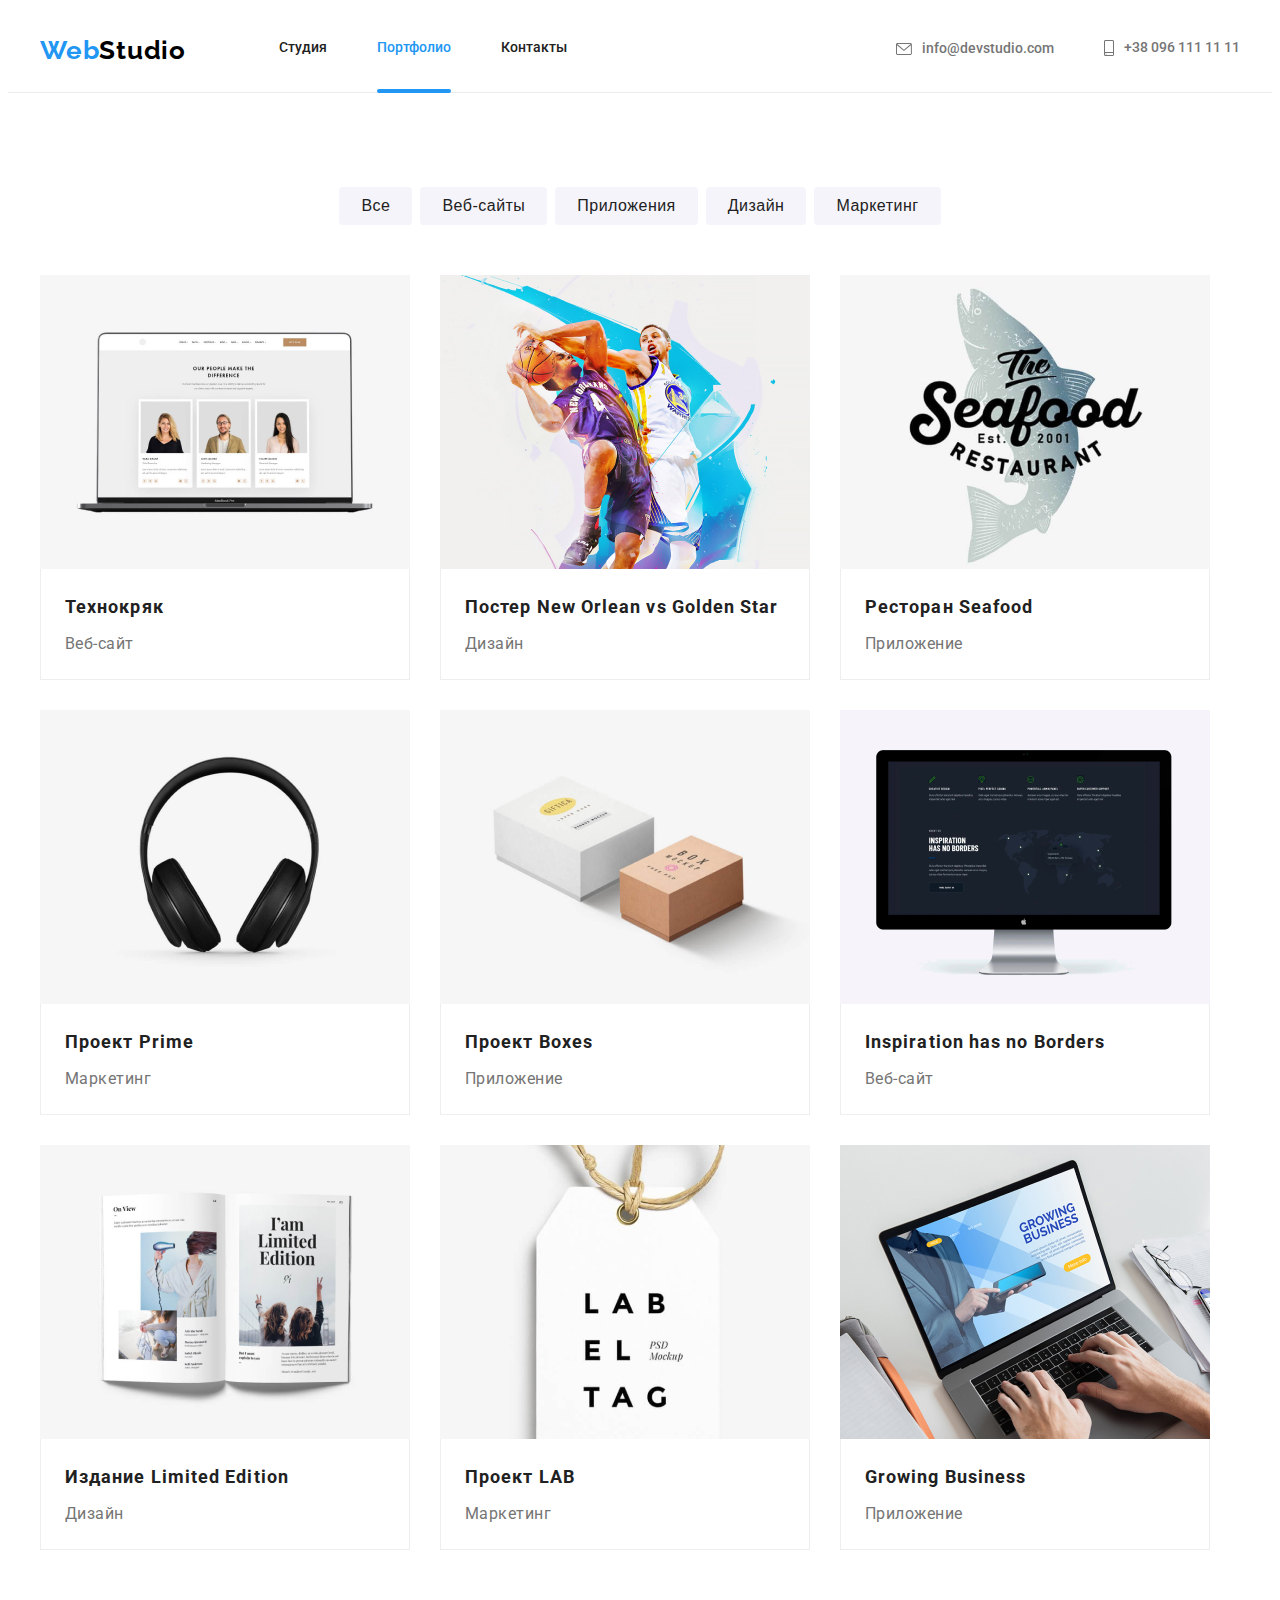
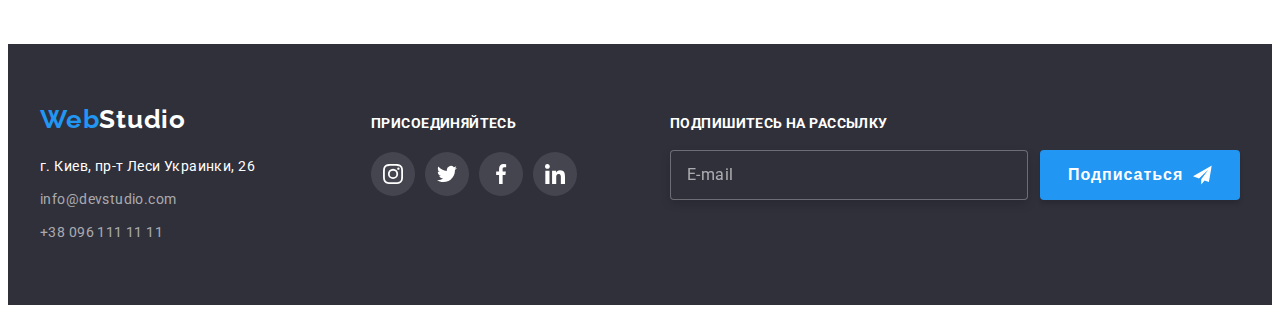
==== portfolio.html @ e9dd63ea "копіювання" ====
<!DOCTYPE html>
<html lang="ru">
<head>
    <meta charset="UTF-8">
    <meta http-equiv="X-UA-Compatible" content="IE=edge">
    <meta name="viewport" content="width=device-width, initial-scale=1.0">
    <title>WebStudio</title>
    <link rel="stylesheet" href="https://cdnjs.cloudflare.com/ajax/libs/modern-normalize/1.1.0/modern-normalize.min.css"
        integrity="sha512-wpPYUAdjBVSE4KJnH1VR1HeZfpl1ub8YT/NKx4PuQ5NmX2tKuGu6U/JRp5y+Y8XG2tV+wKQpNHVUX03MfMFn9Q=="
        crossorigin="anonymous" referrerpolicy="no-referrer">
    <link
        href="https://fonts.googleapis.com/css2?family=Raleway:wght@700&family=Roboto:wght@400;500;700;900&display=swap"
        rel="stylesheet">
    <link rel="stylesheet" href="./css/styles.css">
</head>

<body>
        <header class="header">
            <div class="container header-container">
                <a class="logo-head" href="#"><span class="web">Web</span><span class="studio">Studio</span></a>
                <nav class="nav-box">
                    <ul class="nav-site list">
                        <li class="item"><a href="./index.html" class="link">Студия</a></li>
                        <li class="item"><a href="#" class="link current">Портфолио</a></li>
                        <li class="item"><a href="#" class="link">Контакты</a></li>
                    </ul>
                </nav>
                <ul class="nav-auth">
                    <li class="nav-auth-kont"><a href="mailto:info@devstudio.com" class="kontacts">
                            <svg class="icon-envelope">
                                <use href="./images/symbol-defs.svg#icon-envelope"></use>
                            </svg>info@devstudio.com</a>
                    </li>
                    <li class="nav-auth-kont"><a href="tel:+380961111111" class="kontacts">
                            <svg class="icon-smartphone">
                                <use href="./images/symbol-defs.svg#icon-smartphone"></use>
                            </svg>+38 096 111 11 11</a>
                    </li>
                </ul>
            </div>
        </header>
    <main>
        <!--section-projects-->
        <section class="section">
            <div class="container">
                <h1 class="visually-hidden">Наші роботи</h1>
                <ul class="cares">
                    <li class="cares-item"><button class="care" type="button">Все</button></li>
                    <li class="cares-item"><button class="care" type="button">Веб-сайты</button></li>
                    <li class="cares-item"><button class="care" type="button">Приложения</button></li>
                    <li class="cares-item"><button class="care" type="button">Дизайн</button></li>
                    <li class="cares-item"><button class="care" type="button">Маркетинг</button></li>
                </ul>
                <ul class="products">
                    <li class="product-item">
                      <a href="#" class="product-link">
                          <div class="wrapper">  
                            <div class="wrapper-box">
                                <img src="images/img (5).jpg" width="370" class="product-photo" alt="фото Веб-сайту">
                                <p class="wrapper-text">Технокряк это современная площадка распространения коронавируса. Компании
                                    используют эту
                                    платформу для цифрового
                                    шпионажа и атак на защищённые сервера конкурентов.
                                </p>
                            </div>
                            <div class="product">
                                <h2 class="product-name">Технокряк</h2>
                                <p class="product-trait">Веб-сайт</p>
                            </div>
                          </div>
                        </a>
                    </li>
                    <li class="product-item">
                      <a href="#" class="product-link">
                        <div class="wrapper">
                          <div class="wrapper-box">
                            <img src="images/img (6).jpg" width="370" class="product-photo" alt="Молодь грає волейбол">
                            <p class="wrapper-text">Технокряк это современная площадка распространения коронавируса. Компании
                              используют эту
                              платформу для цифрового
                              шпионажа и атак на защищённые сервера конкурентов.
                            </p>
                          </div>
                          <div class="product">
                            <h2 class="product-name">Постер New Orlean vs Golden Star</h2>
                            <p class="product-trait">Дизайн</p>
                          </div>
                        </div>
                      </a>
                    </li>
                    <li class="product-item">
                        <a href="#" class="product-link">
                          <div class="wrapper">
                            <div class="wrapper-box">
                              <img src="images/img (7).jpg" width="370" class="product-photo" alt="Фото товару">
                              <p class="wrapper-text">Технокряк это современная площадка распространения коронавируса. Компании
                                используют эту
                                платформу для цифрового
                                шпионажа и атак на защищённые сервера конкурентов.
                              </p>
                            </div>
                            <div class="product">
                              <h2 class="product-name">Ресторан Seafood</h2>
                              <p class="product-trait">Приложение</p>
                            </div>
                          </div>
                        </a>
                    </li>
                    <li class="product-item">
                        <a href="#" class="product-link">
                          <div class="wrapper">
                            <div class="wrapper-box">
                              <img src="images/img (8).jpg" width="370" class="product-photo" alt="Фото товару">
                              <p class="wrapper-text">Технокряк это современная площадка распространения коронавируса. Компании
                                используют эту
                                платформу для цифрового
                                шпионажа и атак на защищённые сервера конкурентов.
                              </p>
                            </div>
                            <div class="product">
                              <h2 class="product-name">Проект Prime</h2>
                              <p class="product-trait">Маркетинг</p>
                            </div>
                          </div>
                        </a>
                    </li>
                    <li class="product-item">
                        <a href="#" class="product-link">
                          <div class="wrapper">
                            <div class="wrapper-box">
                              <img src="images/img (9).jpg" width="370" class="product-photo" alt="Фото двох коробок">
                              <p class="wrapper-text">Технокряк это современная площадка распространения коронавируса. Компании
                                используют эту
                                платформу для цифрового
                                шпионажа и атак на защищённые сервера конкурентов.
                              </p>
                            </div>
                            <div class="product">
                              <h2 class="product-name">Проект Boxes</h2>
                              <p class="product-trait">Приложение</p>
                            </div>
                          </div>
                        </a>
                    </li>
                    <li class="product-item">
                        <a href="#" class="product-link">
                          <div class="wrapper">
                            <div class="wrapper-box">
                              <img src="images/img (10).jpg" width="370" class="product-photo" alt="Фото монітора">
                              <p class="wrapper-text">Технокряк это современная площадка распространения коронавируса. Компании
                                используют эту
                                платформу для цифрового
                                шпионажа и атак на защищённые сервера конкурентов.
                              </p>
                            </div>
                            <div class="product">
                              <h2 class="product-name">Inspiration has no Borders</h2>
                              <p class="product-trait">Веб-сайт</p>
                            </div>
                          </div>
                        </a>
                    </li>
                    <li class="product-item">
                        <a href="#" class="product-link">
                          <div class="wrapper">
                            <div class="wrapper-box">
                              <img src="images/img (11).jpg" width="370" class="product-photo" alt="Фото книжки">
                              <p class="wrapper-text">Технокряк это современная площадка распространения коронавируса. Компании
                                используют эту
                                платформу для цифрового
                                шпионажа и атак на защищённые сервера конкурентов.
                              </p>
                            </div>
                            <div class="product">
                              <h2 class="product-name">Издание Limited Edition</h2>
                              <p class="product-trait">Дизайн</p>
                            </div>
                          </div>
                        </a>
                    </li>
                    <li class="product-item">
                        <a href="#" class="product-link">
                          <div class="wrapper">
                            <div class="wrapper-box">
                              <img src="images/img (12).jpg" width="370" class="product-photo" alt="Фото бірки з написом">
                              <p class="wrapper-text">Технокряк это современная площадка распространения коронавируса. Компании
                                используют эту
                                платформу для цифрового
                                шпионажа и атак на защищённые сервера конкурентов.
                              </p>
                            </div>
                            <div class="product">
                              <h2 class="product-name">Проект LAB</h2>
                              <p class="product-trait">Маркетинг</p>
                            </div>
                          </div>
                        </a>
                    </li>
                    <li class="product-item">
                        <a href="#" class="product-link">
                          <div class="wrapper">
                            <div class="wrapper-box">
                              <img src="images/img (13).jpg" width="370" class="product-photo" alt="Фото ноутбука">
                              <p class="wrapper-text">Технокряк это современная площадка распространения коронавируса. Компании
                                используют эту
                                платформу для цифрового
                                шпионажа и атак на защищённые сервера конкурентов.
                              </p>
                            </div>
                            <div class="product">
                              <h2 class="product-name">Growing Business</h2>
                              <p class="product-trait">Приложение</p>
                            </div>
                          </div>
                        </a>
                    </li>
                </ul>
            </div>

        </section>
    </main>
    <!--footer-->
        <footer class="footer">
            <div class="container footer-container">
                <div class="footer-addres">
                    <a class="footer-logo" href="#"><span class="wb">Web</span><span class="wbstudio">Studio</span></a>
                    <address>
                        <ul class="footer-addrs">
                            <li class="footer-item"><a href="#" class="address">г. Киев, пр-т Леси Украинки, 26</a></li>
                            <li class="footer-item"><a href="mailto:info@devstudio.com" class="contacts">info@devstudio.com</a>
                            </li>
                            <li class="footer-item"><a href="tel:+380961111111" class="contacts">+38 096 111 11 11</a></li>
                        </ul>
                    </address>
                </div>
                <div class="fsocial-title">
                    <h2 class="footer-title">присоединяйтесь</h2>
                    <ul class="fsocial-list">
                        <li class="fsocial-item">
                            <a href="#" class="fsocial-link">
                                <svg class="fsocial-icon" width="20" height="20">
                                    <use href="./images/symbol-defs.svg#icon-instagram"></use>
                                </svg>
                            </a>
                        </li>
                        <li class="fsocial-item">
                            <a href="#" class="fsocial-link">
                                <svg class="fsocial-icon" width="20" height="20">
                                    <use href="./images/symbol-defs.svg#icon-twitter"></use>
                                </svg>
                            </a>
                        </li>
                        <li class="fsocial-item">
                            <a href="#" class="fsocial-link">
                                <svg class="fsocial-icon" width="20" height="20">
                                    <use href="./images/symbol-defs.svg#icon-facebook"></use>
                                </svg>
                            </a>
                        </li>
                        <li class="fsocial-item">
                            <a href="#" class="fsocial-link">
                                <svg class="fsocial-icon" width="20" height="20">
                                    <use href="./images/symbol-defs.svg#icon-linkedin"></use>
                                </svg>
                            </a>
                        </li>
                    </ul>
                </div>
                    <form class="subscribe">
                      <div class="subscribe-div">
                        <label for="subscribe-email" class="subscribe-title">Подпишитесь на рассылку</label>
                        <input id="subscribe-email" class="subscribe-input" type="email" name="email" placeholder="E-mail">
                      </div>
                      <button type="submit" class="subscribe-submit">Подписаться
                        <svg class="icon-send" width="24" height="24">
                          <use href="./images/symbol-defs1.svg#icon-send"></use>
                        </svg>
                      </button>
                    
                    
                    </form>
            </div>
        
        </footer>
</body>

</html>
---- css/styles.css ----
:root {
  --text-color-primary: #212121;
  --text-color-secondary: #757575;
  --text-color-accent: #2196f3;
  --font-primary: Roboto;
  --font-secondary: Raleway;
  --bezier-timing: cubic-bezier(0.4, 0, 0.2, 1);
}
body {
  font-family: var(--font-primary);
  color: var(--text-color-primary);
}
a {
  text-decoration: none;
  cursor: pointer;
}
ul {
  margin: 0;
  list-style: none;
  padding-inline-start: 0;
}
h1,
h2,
h3,
h4,
p,
li {
  margin: 0;
}
/*============================================header=============================================*/
.header {
  border-bottom: 1px solid #ececec;
}
.container {
  width: 1200px;
  margin: 0 auto;
  padding-left: 15px;
  padding-right: 15px;
}
.header-container {
  align-items: center;
  display: flex;
}
.logo-head {
  margin-right: 93px;
  color: #000000;
  font-weight: 700;
  font-size: 26px;
  line-height: 1.19;
  letter-spacing: 0.03em;
}
.web {
  color: var(--text-color-accent);
  font-family: Raleway, sans-serif;
  font-weight: 700;
  font-size: 26px;
  line-height: 1.19;
  letter-spacing: 0.03em;
}
.studio {
  color: #000000;
  font-family: Raleway, sans-serif;
  font-weight: 700;
  font-size: 26px;
  line-height: 1.19;
  letter-spacing: 0.03em;

  transition: color 250ms var(--bezier-timing);
}
.studio:focus,
.studio:hover {
  color: var(--text-color-accent);
}
.logo:hover,
.logo:focus {
  color: var(--text-color-accent);
}
.nav-site {
  display: flex;
}
.nav-site .item {
  margin-right: 50px;
}
.nav-site .link {
  color: var(--text-color-primary);
  display: block;
  padding: 32px 0;

  font-weight: 500;
  font-size: 14px;
  line-height: 1.14;

  transition: color 250ms var(--bezier-timing);
}
.nav-site .item:last-child {
  margin-right: 0;
}
.link:hover,
.link:focus {
  color: var(--text-color-accent);
}
.nav-site .link .current {
  color: var(--text-color-accent);
}
.link.current {
  color: var(--text-color-accent);
}
.current::after {
  content: "";
  display: block;
  position: relative;
  top: 33px;

  width: 100%;
  height: 4px;
  background-color: var(--text-color-accent);
  border-radius: 2px;
}
.nav-auth {
  display: flex;
  margin-left: auto;
}
.nav-auth-kont {
  margin-right: 50px;
}
.nav-auth-kont:last-child {
  margin-right: 0;
}
.kontacts {
  display: inline-flex;
  align-items: center;
  color: var(--text-color-secondary);
  /*  padding-top: 32px;
    padding-bottom: 32px;*/
  font-weight: 500;
  font-size: 14px;
  line-height: 1.14;

  transition: color 250ms var(--bezier-timing);
}
.nav-auth.nav-auth-kont:last-child {
  margin-right: 0;
}
.icon-envelope {
  width: 16px;
  height: 12px;
  margin-right: 10px;
  fill: currentColor;
}
.icon-smartphone {
  width: 10px;
  height: 16px;
  margin-right: 10px;
  fill: currentColor;
}
.kontacts:hover,
.kontacts:focus {
  color: var(--text-color-accent);
}
/*==============================================hero=============================================*/
.hero {
  padding: 200px 0;
  max-width: 1600px;
  margin-left: auto;
  margin-right: auto;
  background-repeat: no-repeat;
  background-size: cover;
  background-position: center;
  text-align: center;
  background-image: linear-gradient(
      to right,
      rgba(47, 48, 58, 0.5),
      rgba(47, 48, 58, 0.3)
    ),
    url(../images/Img\ \(15\).jpg);
}
.hero-idea {
  color: #ffffff;
  font-weight: 900;
  font-size: 44px;
  line-height: 1.36;
  text-align: center;
}
.service {
  width: 200px;
  height: 50px;
  margin-top: 30px;
  border-radius: 4px;
  border: transparent;

  color: #ffffff;
  background-color: var(--text-color-accent);
  cursor: pointer;

  transition: color 250ms var(--bezier-timing),
    background-color 250ms var(--bezier-timing);
}
.service:hover,
.service:focus {
  color: var(--text-color-accent);
  background-color: #ffffff;
}

/*===========================================section features===============================================*/
.section {
  padding: 94px 0;
}
.features-list {
  display: flex;
}
.features-item {
  margin-right: 30px;
}
.features-item:last-child {
  margin-right: 0;
}
.feature-idea {
  color: var(--text-color-primary);
  font-weight: 700;
  font-size: 14px;
  line-height: 1.14;
  letter-spacing: 0.03em;
  text-transform: uppercase;
}
.feature {
  margin-top: 10px;
  color: var(--text-color-secondary);
  font-size: 14px;
  line-height: 1.71;
  letter-spacing: 0.03em;
}
.features-item .feature-icon {
  display: flex;
  justify-content: center;
  align-items: center;
  width: 270px;
  height: 120px;
  background-color: #f5f4fa;
  margin-bottom: 30px;
}
/*.icon { 
    
    width: 70px;
    height: 70px;
}*/
/*=================================================section photo===============================================*/
.photo {
  padding-top: 0;

  margin-left: auto;
  margin-right: auto;
}
.imgs {
  text-align: center;
  font-weight: 700;
  font-size: 36px;
  line-height: 1.17;
  letter-spacing: 0.03em;

  color: #212121;
}

img {
  display: block;
  max-width: 100%;
  height: auto;
}

.photo-item {
  margin-right: 30px;
}
.photo-item:last-child {
  margin-right: 0;
}
.photo-list {
  display: flex;
  margin-top: 50px;
}
.description-photo {
  position: relative;
}
.description {
  position: absolute;
  bottom: 0;
  display: flex;
  justify-content: center;
  align-items: center;
  width: 370px;
  height: 70px;
  background: rgba(47, 48, 58, 0.8);
}
.description-title {
  text-align: center;

  font-weight: 700;
  font-size: 14px;
  line-height: 1.14;

  letter-spacing: 0.03em;
  text-transform: uppercase;

  color: #ffffff;
}
/*===========================================section team=====================================================*/
.team {
  background: #f5f4fa;
}
.section .team {
  padding: 94px 0;
}

.our-team {
  font-weight: 700;
  font-size: 36px;
  line-height: 1.17;
  text-align: center;
  letter-spacing: 0.03em;
  color: #212121;
}
.team-links {
  display: flex;
  margin-top: 50px;
}
.team-link {
  margin-right: 30px;
}
.team-link:last-child {
  margin-right: 0;
}
.team-item {
  display: block;
  align-items: center;
  padding-top: 30px;
  padding-bottom: 30px;
  background-color: #ffffff;
  box-shadow: 0px 1px 3px rgba(0, 0, 0, 0.12), 0px 1px 1px rgba(0, 0, 0, 0.14),
    0px 2px 1px rgba(0, 0, 0, 0.2);
  border-radius: 0px 0px 4px 4px;
}
.team-names {
  color: var(--text-color-primary);
  font-weight: 500;
  font-size: 16px;
  line-height: 1.18;
  text-align: center;
}
.team-job {
  margin-top: 10px;
  color: var(--text-color-secondary);
  font-size: 16px;
  line-height: 1.18;
  text-align: center;
}
/*===============================================section social==============================================*/
.social-list {
  display: flex;
  justify-content: center;

  margin-top: 16px;
}
.social-item {
  width: 44px;
  height: 44px;
  margin-right: 10px;
}
.social-item:last-child {
  margin-right: 0;
}
.social-link {
  display: flex;
  align-items: center;
  justify-content: center;
  width: 100%;
  height: 100%;
  border-radius: 50%;

  color: #afb1b8;

  transition: fill 250ms var(--bezier-timing),
    background-color 250ms var(--bezier-timing);
}
.social-icon {
  fill: currentColor;
}
.social-link:hover,
.social-link:focus {
  fill: #ffffff;
  background-color: var(--text-color-accent);
}

.social-link:hover .social-icon,
.social-link:focus .social-icon {
  fill: #ffffff;
}
/*================================================section clients============================================*/
.section-clients {
  padding: 94px auto;
  background-color: #e5e5e5;
}
.section-title {
  font-weight: 700;
  font-size: 36px;
  line-height: 1.17;
  text-align: center;
  letter-spacing: 0.03em;
}
.client-list {
  display: flex;
  justify-content: space-between;
  margin-top: 50px;
}
.client-item {
  width: 170px;
  height: 92px;
  margin-right: 30px;
}
.client-link {
  display: flex;
  justify-content: center;
  align-items: center;

  color: #afb1b8;
  width: 100%;
  height: 100%;
  border: 1px solid #afb1b8;
  border-radius: 4px;

  transition: color 250ms var(--bezier-timing),
    border-color 250ms var(--bezier-timing), fill 250ms var(--bezier-timing);
}
.client-item:last-child {
  margin-right: 0;
}

.client-link:hover,
.client-link:focus {
  color: var(--text-color-accent);
  border-color: var(--text-color-accent);
}
.client-link:hover .client-icon,
.client-link:focus .client-icon {
  fill: var(--text-color-accent);
}
.client-icon {
  fill: currentColor;
}
/*=================================================projects=================================================*/
.projects {
  display: block;
  margin-top: 94px;
  margin-bottom: 94px;
}
.visually-hidden {
  position: absolute;
  clip: rect(0 0 0 0);
  width: 1px;
  height: 1px;
  margin: -1px;
}
.cares {
  margin-bottom: 50px;
  display: flex;
  justify-content: center;
}
.cares-item {
  margin-right: 8px;
}
.cares-item:last-child {
  margin-right: 0;
}
.care {
  color: var(--text-color-primary);
  background-color: #f5f4fa;
  cursor: pointer;
  border: transparent;
  border-radius: 4px;
  padding: 6px 22px;

  font-weight: 500;
  font-size: 16px;
  line-height: 1.63;
  text-align: center;
  letter-spacing: 0.03em;

  transition: color 250ms var(--bezier-timing),
    background-color 250ms var(--bezier-timing),
    box-shadow 250ms var(--bezier-timing);
}
.care:hover,
.care:focus {
  color: #ffffff;
  background-color: var(--text-color-accent);
  box-shadow: 0px 3px 1px rgba(0, 0, 0, 0.1), 0px 1px 2px rgba(0, 0, 0, 0.08),
    0px 2px 2px rgba(0, 0, 0, 0.12);
}
/*============================================section products===============================================*/
.products {
  display: flex;
  flex-wrap: wrap;
}
.product-item {
  display: block;
  align-items: center;
  width: 370px;

  margin: 0 30px 30px 0;
}
.product-link {
  display: block;
  align-items: center;
  background-color: #ffffff;
}
.product-link:hover,
.product-link:focus {
  box-shadow: 0px 1px 1px rgba(0, 0, 0, 0.12), 0px 4px 4px rgba(0, 0, 0, 0.06),
    1px 4px 6px rgba(0, 0, 0, 0.16);
}
.product {
  padding: 20px 24px;
  border: 1px solid #eee;
  border-top: 0;
}
.product-item:nth-child(3n) {
  margin-right: 0;
}
.product-item:nth-last-child(-n + 3) {
  margin-bottom: 0;
}
img {
  display: block;
  max-width: 100%;
  height: auto;
}
.product-name {
  color: #212121;
  font-weight: 700;
  font-size: 18px;
  line-height: 2;
  letter-spacing: 0.06em;
}
.product-trait {
  margin-top: 4px;

  color: var(--text-color-secondary);
  font-size: 16px;
  line-height: 1.88;
  letter-spacing: 0.03em;
}
.wrapper {
  width: 370px;

  position: relative;
}
.wrapper-box {
  position: relative;
  overflow: hidden;
}

.wrapper-text {
  background: rgba(33, 150, 243, 0.9);

  width: 370px;
  height: 294px;

  position: absolute;
  overflow: hidden;
  display: flex;
  justify-content: center;
  align-items: center;
  padding: 63px 24px;

  font-style: normal;
  font-size: 18px;
  line-height: 1.56;
  letter-spacing: 0.03em;
  color: #ffffff;

  top: 0;
  left: 0;
  transform: translateY(101%);
  transition: transform 250ms var(--bezier-timing),
    box-shadow 250ms var(--bezier-timing);
}
.product-link:hover .wrapper-text,
.product-link:focus .wrapper-text {
  transform: translateZ(0);
  overflow: visible;
  box-shadow: 0px 1px 1px rgba(0, 0, 0, 0.12), 0px 4px 4px rgba(0, 0, 0, 0.06),
    1px 4px 6px rgba(0, 0, 0, 0.16);
}

.wrapper:hover,
.wrapper:focus {
  transform: translateZ(100%);
  overflow: visible;
  box-shadow: 0px 1px 1px rgba(0, 0, 0, 0.12), 0px 4px 4px rgba(0, 0, 0, 0.06),
    1px 4px 6px rgba(0, 0, 0, 0.16);
}
/* ===================================================footer============================================ */
.footer {
  background-color: #2f303a;
  padding-top: 60px;
  padding-bottom: 60px;
}
.footer-container {
  display: flex;
  align-items: baseline;
}
.footer-addres {
  flex-grow: 1;
}
.footer-logo {
  margin-bottom: 20px;

  font-family: Raleway, sans-serif;
  color: #ffffff;
  font-weight: 700;
  font-size: 26px;
  line-height: 1.19;
  letter-spacing: 0.03em;
  background-color: #2f303a;

  transition: color 250ms cubic-bezier(0.4, 0, 0.2, 1);
}
.wb {
  color: var(--text-color-accent);
  font-family: Raleway;
  font-weight: 700;
  font-size: 26px;
  line-height: 1.19;
  letter-spacing: 0.03em;

  transition: color 250ms var(--bezier-timing);
}
.wbstudio {
  font-family: Raleway;
  font-weight: 700;
  font-size: 26px;
  line-height: 1.19;
  letter-spacing: 0.03em;
}
.footer-logo:hover,
.footer-logo:focus {
  color: var(--text-color-accent);
}
.footer-addrs {
  margin-top: 20px;
}
.address {
  margin-top: 20px;
  color: #ffffff;
  font-style: normal;
  font-size: 14px;
  line-height: 1.71;
  letter-spacing: 0.03em;

  transition: color 250ms var(--bezier-timing);
}
.contacts {
  color: rgba(255, 255, 255, 0.6);
  font-style: normal;
  font-size: 14px;
  line-height: 1.71;
  letter-spacing: 0.03em;

  transition: color 250ms var(--bezier-timing);
}

.footer-item {
  margin-bottom: 9px;
}
.footer-item:last-child {
  margin-bottom: 0;
}
.address:hover,
.address:focus {
  color: var(--text-color-accent);
}
.contacts:hover,
.contacts:focus {
  color: var(--text-color-accent);
}
/*---section social footer---*/
.fsocial-title {
  margin-left: 70px;
}

.footer-title {
  font-weight: 700;
  font-size: 14px;
  line-height: 1.14;
  letter-spacing: 0.03em;
  text-transform: uppercase;

  color: #ffffff;
}
.fsocial-list {
  display: flex;
  justify-content: center;
  margin-top: 20px;
}
.fsocial-item {
  width: 44px;
  height: 44px;
  margin-right: 10px;
}
.fsocial-item:last-child {
  margin-right: 0;
}
.fsocial-link {
  display: flex;
  align-items: center;
  justify-content: center;
  width: 100%;
  height: 100%;
  border-radius: 50%;

  color: #afb1b8;
  background: rgba(255, 255, 255, 0.1);

  transition: fill 250ms var(--bezier-timing),
    background-color 250ms var(--bezier-timing);
}
.fsocial-icon {
  fill: #ffffff;
}
.fsocial-link:hover,
.fsocial-link:focus {
  fill: #ffffff;
  background-color: var(--text-color-accent);
}

.fsocial-link:hover .fsocial-icon,
.fsocial-link:focus .fsocial-icon {
  fill: #ffffff;
}
.subscribe {
  width: 570px;
  height: 86px;
  margin-left: 93px;
  display: flex;
  align-items: flex-end;
}
.subscribe-div {
  display: inline-block;
  margin-right: 12px;
}
/*
.subscribe-box {
  display: flex;
  justify-content: center;
  align-items: center;
  
}
*/
.subscribe-title {
  margin-bottom: 20px;

  font-weight: 700;
  font-size: 14px;
  line-height: 1.14;
  letter-spacing: 0.03em;
  text-transform: uppercase;

  color: #ffffff;
  cursor: pointer;
}
.subscribe-input {
  margin-top: 18px;
  padding-left: 16px;
  width: 358px;
  height: 50px;
  border: 1px solid rgba(255, 255, 255, 0.3);
  box-sizing: border-box;
  filter: drop-shadow(0px 4px 4px rgba(0, 0, 0, 0.15));
  border-radius: 4px;
  background: #2f303a;
}
.subscribe-input::placeholder {
  font-family: Roboto;
  font-style: normal;
  font-weight: normal;
  font-size: 16px;
  line-height: 20px;
  /* identical to box height, or 125% */

  display: flex;
  align-items: center;
  letter-spacing: 0.03em;

  color: rgba(255, 255, 255, 0.6);
}
.subscribe-submit {
  width: 200px;
  height: 50px;
  cursor: pointer;
}
.subscribe-submit {
  
  font-style: normal;
  font-weight: 700;
  font-size: 16px;
  line-height: 1.87;

  padding: 10px 28px;
  display: flex;
  align-items: center;
  text-align: center;
  letter-spacing: 0.06em;

  color: #ffffff;
  background: #2196f3;
  box-shadow: 0px 4px 4px rgba(0, 0, 0, 0.15);
  border-radius: 4px;
  border: transparent;
}
.icon-send {
  margin-left: 10px;
}
/*===========================================модальне вікно================================================*/
.backdrop {
  position: fixed;
  top: 0;
  left: 0;

  width: 100%;
  height: 100%;
  background-color: rgba(0, 0, 0, 0.4);

  opacity: 1;
  transition: opacity 250ms var(--bezier-timing);
}
.backdrop.is-hidden {
  opacity: 0;
  pointer-events: none;
}
.backdrop.is-hidden .modal {
  transform: translate(-50%, -50%) scale(1.1);
}
.modal-box {
  position: fixed;
  top: 50%;
  left: 50%;

  width: 528px;
  min-height: 581px;

  transform: translate(-50%, -50%);
  transition: transform 250ms var(--bezier-timing);

  border-radius: 4px;
  background-color: #ffffff;
  box-shadow: 0px 1px 3px rgba(0, 0, 0, 0.12), 0px 1px 1px rgba(0, 0, 0, 0.14),
    0px 2px 1px rgba(0, 0, 0, 0.2);
}
.modal-close {
  position: absolute;
  top: 8px;
  right: 8px;
  cursor: pointer;
  padding: 0;

  display: flex;
  justify-content: center;
  align-items: center;
  width: 30px;
  height: 30px;
  border-radius: 50%;

  border: 1px solid rgba(0, 0, 0, 0.1);
  background: #ffffff;
}
/*
input {
  padding: 8px;
  font-family: inherit;
}

label {
  display: flex;
  flex-direction: column;
  margin-bottom: 8px;
}
*/
.modal-close:hover,
.modal-close:focus {
  fill: var(--text-color-accent);
}

.modal-close-icon:hover,
.modal-close-icon:focus {
  fill: var(--text-color-accent);
}

.form-container {
  width: 528px;
  height: 581px;
  padding: 40px;

  cursor: pointer;
  display: flex;
  flex-direction: column;
}
.form-header-title {
  font-style: normal;
  font-weight: 700;
  font-size: 20px;
  line-height: 1.15;
  letter-spacing: 0.03em;

  margin-bottom: 12px;
  text-align: center;
}
.form-sector {
  margin-bottom: 10px;
  position: relative;
}
.form-label {
  display: block;
  font-style: normal;
  font-size: 12px;
  line-height: 1.17;
  letter-spacing: 0.01em;
  color: #757575;

  margin-bottom: 4px;
  cursor: pointer;
  position: relative;
}
.form-input,
.form-messege {
  width: 100%;
  height: 40px;
  padding: 0 10px 0 42px;

  border: 1px solid rgba(33, 33, 33, 0.2);
  box-sizing: border-box;
  border-radius: 4px;
  outline: none;
}
.form-message {
  display: block;
  margin-bottom: 10px;
  width: 100%;
  height: 120px;
  resize: none;
  padding: 12px 16px;
  font-family: inherit;
  border: 1px solid rgba(33, 33, 33, 0.2);
  border-radius: 4px;
  outline: none;
}
.form-message:focus {
  outline: 1px solid #2196f3;
  border: 1px solid #2196f3;
}
.form-message::placeholder {
  font-style: normal;
  font-size: 14px;
  line-height: 1.14;
  letter-spacing: 0.01em;

  color: rgba(117, 117, 117, 0.5);
}
.form-title {
  padding-bottom: 4px;

  font-style: normal;
  font-size: 12px;
  line-height: 1.17;
  letter-spacing: 0.01em;
  color: #757575;
}
.form-icon {
  position: absolute;
  top: 50%;
  left: 12px;
  transition: fill 250ms var(--bezier-timing),
    outline 250ms var(--bezier-timing);
}
.form-input:focus {
  outline: 1px solid #2196f3;
}
.form-input:focus ~ .form-icon {
  fill: #2196f3;
}
.form-checkbox {
    position: relative;
    display: inline-flex;
    justify-content: center;
    align-items: center;
    margin-bottom: 30px;
    width: 100%;
    cursor: pointer;
}

.checkbox-terms {
   
    font-size: 14px;
    line-height: 1.71;
    letter-spacing: 0.03em;
    color: #757575;
    cursor: pointer;
}

.checkbox-terms .terms-link {
    color: var(--text-color-accent);
    text-decoration: underline;
}

.checkbox {
  position: absolute;
  clip: rect(0 0 0 0);
  width: 1px;
  height: 1px;
  margin: -1px;
  overflow: hidden;
  display: flex;
    /*
    -moz-appearance: none;
    -webkit-appearance: none;
    appearance: none; */
}

.checkbox-terms::before {
    content: "";
    display: inline-flex;
    text-align: center;
    width: 15px;
    height: 15px;
    border: 2px solid #212121;
    border-radius: 2px;
    margin-right: 7px;
}

.checkbox-icon {
    position: absolute;
    top: 3px;
    left: 12px;
    opacity: 0;
    pointer-events: none;
    
    background-color: var(--text-color-accent);
    fill: var(--background-main-color);       /*проблема===========подивись======================*/  
    border: 2px solid #2196F3;
    border-radius: 2px;
    cursor: pointer;

    /*transform: translatex(50%);
    transition: transform 250ms cubic-bezier(0.4, 0, 0.2, 1);*/
}

.checkbox:focus {
    outline-color: var(--text-color-accent);
    border: 2px solid #2196F3;
    border-radius: 2px;
}

.checkbox:checked + .checkbox-icon {
    /*transform: translatex(-50%);*/
    opacity: 1; 
    transition: opacity 250ms cubic-bezier(0.4, 0, 0.2, 1);
    background-origin: border-box;
}

.checkbox-button {
    margin: 0 auto;
}

/*
.form-checkbox {
  display: flex;
  justify-content: space-between;
}
.policy-checkbox {
  display: flex;
  align-items: center;
  cursor: pointer;
}
.policy-check::before {
  content: "";
  display: block;
  width: 10px;
  height: 10px;
  margin-right: 0px;

  border-radius: 2px;
  border: 2px solid #212121;
}
.checkbox-terms {
  display: flex;
  font-style: normal;
  font-size: 15px;
  line-height: 1.71;

  letter-spacing: 0.03em;
  position: relative;
  top: 2px;
  color: #757575;
}

.policy-checkbox {
  position: absolute;
  clip: rect(0 0 0 0);
  width: 1px;
  height: 1px;
  margin: -1px;
  overflow: hidden;
  display: flex;
}
.policy-checkbox:checked + .policy-check::before {
  background-color: #2196f3;
}
.terms-link {
  text-decoration-line: underline;

  color: #2196f3;
}
*/
.sbm {

  text-align: center;
  width: 200px;
  height: 50px;
  
  margin: 0 124px;
  
  cursor: pointer;
  margin-bottom: 0;

  background: #188ce8;
  box-shadow: 0px 4px 4px rgba(0, 0, 0, 0.15);
  border-radius: 4px;
  border: transparent;
}
.sbm-title {

  font-style: normal;
  font-weight: 700;
  font-size: 16px;
  line-height: 1.87;
  letter-spacing: 0.06em;
  color: #ffffff;
}
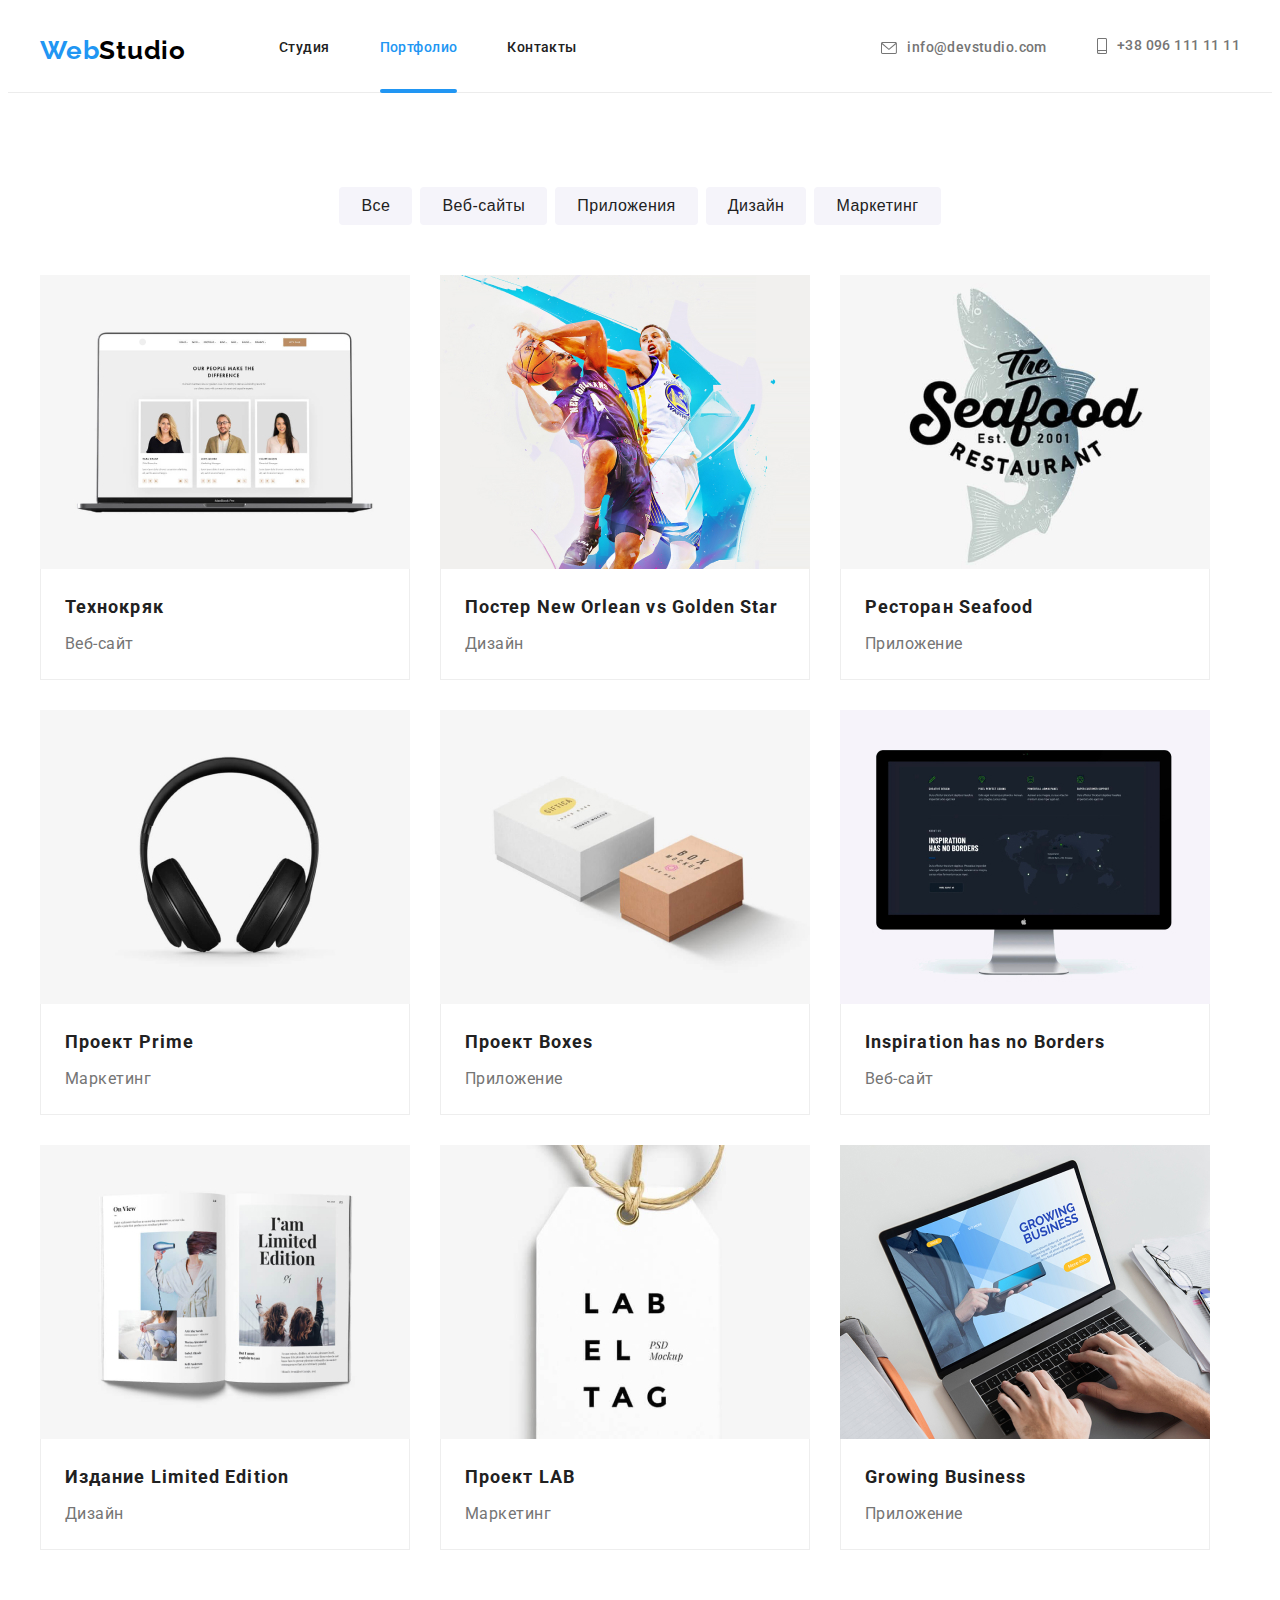
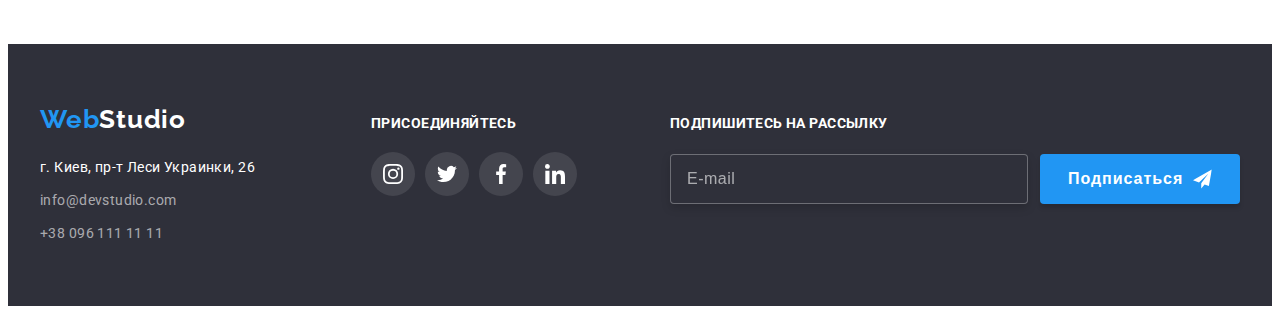
==== commit f5a85cc1: "ДЗ-7" ====
--- a/portfolio.html
+++ b/portfolio.html
@@ -11,277 +11,276 @@
     <link
         href="https://fonts.googleapis.com/css2?family=Raleway:wght@700&family=Roboto:wght@400;500;700;900&display=swap"
         rel="stylesheet">
-    <link rel="stylesheet" href="./css/styles.css">
+    <link rel="stylesheet" href="./css/main.min.css">
 </head>
 
 <body>
-        <header class="header">
-            <div class="container header-container">
-                <a class="logo-head" href="#"><span class="web">Web</span><span class="studio">Studio</span></a>
-                <nav class="nav-box">
-                    <ul class="nav-site list">
-                        <li class="item"><a href="./index.html" class="link">Студия</a></li>
-                        <li class="item"><a href="#" class="link current">Портфолио</a></li>
-                        <li class="item"><a href="#" class="link">Контакты</a></li>
-                    </ul>
-                </nav>
-                <ul class="nav-auth">
-                    <li class="nav-auth-kont"><a href="mailto:info@devstudio.com" class="kontacts">
-                            <svg class="icon-envelope">
-                                <use href="./images/symbol-defs.svg#icon-envelope"></use>
-                            </svg>info@devstudio.com</a>
-                    </li>
-                    <li class="nav-auth-kont"><a href="tel:+380961111111" class="kontacts">
-                            <svg class="icon-smartphone">
-                                <use href="./images/symbol-defs.svg#icon-smartphone"></use>
-                            </svg>+38 096 111 11 11</a>
-                    </li>
-                </ul>
-            </div>
-        </header>
-    <main>
-        <!--section-projects-->
-        <section class="section">
-            <div class="container">
-                <h1 class="visually-hidden">Наші роботи</h1>
-                <ul class="cares">
-                    <li class="cares-item"><button class="care" type="button">Все</button></li>
-                    <li class="cares-item"><button class="care" type="button">Веб-сайты</button></li>
-                    <li class="cares-item"><button class="care" type="button">Приложения</button></li>
-                    <li class="cares-item"><button class="care" type="button">Дизайн</button></li>
-                    <li class="cares-item"><button class="care" type="button">Маркетинг</button></li>
-                </ul>
-                <ul class="products">
-                    <li class="product-item">
-                      <a href="#" class="product-link">
-                          <div class="wrapper">  
-                            <div class="wrapper-box">
-                                <img src="images/img (5).jpg" width="370" class="product-photo" alt="фото Веб-сайту">
-                                <p class="wrapper-text">Технокряк это современная площадка распространения коронавируса. Компании
-                                    используют эту
-                                    платформу для цифрового
-                                    шпионажа и атак на защищённые сервера конкурентов.
-                                </p>
-                            </div>
-                            <div class="product">
-                                <h2 class="product-name">Технокряк</h2>
-                                <p class="product-trait">Веб-сайт</p>
-                            </div>
-                          </div>
-                        </a>
-                    </li>
-                    <li class="product-item">
-                      <a href="#" class="product-link">
-                        <div class="wrapper">
-                          <div class="wrapper-box">
-                            <img src="images/img (6).jpg" width="370" class="product-photo" alt="Молодь грає волейбол">
-                            <p class="wrapper-text">Технокряк это современная площадка распространения коронавируса. Компании
-                              используют эту
-                              платформу для цифрового
-                              шпионажа и атак на защищённые сервера конкурентов.
-                            </p>
-                          </div>
-                          <div class="product">
-                            <h2 class="product-name">Постер New Orlean vs Golden Star</h2>
-                            <p class="product-trait">Дизайн</p>
-                          </div>
-                        </div>
-                      </a>
-                    </li>
-                    <li class="product-item">
-                        <a href="#" class="product-link">
-                          <div class="wrapper">
-                            <div class="wrapper-box">
-                              <img src="images/img (7).jpg" width="370" class="product-photo" alt="Фото товару">
-                              <p class="wrapper-text">Технокряк это современная площадка распространения коронавируса. Компании
-                                используют эту
-                                платформу для цифрового
-                                шпионажа и атак на защищённые сервера конкурентов.
-                              </p>
-                            </div>
-                            <div class="product">
-                              <h2 class="product-name">Ресторан Seafood</h2>
-                              <p class="product-trait">Приложение</p>
-                            </div>
-                          </div>
-                        </a>
-                    </li>
-                    <li class="product-item">
-                        <a href="#" class="product-link">
-                          <div class="wrapper">
-                            <div class="wrapper-box">
-                              <img src="images/img (8).jpg" width="370" class="product-photo" alt="Фото товару">
-                              <p class="wrapper-text">Технокряк это современная площадка распространения коронавируса. Компании
-                                используют эту
-                                платформу для цифрового
-                                шпионажа и атак на защищённые сервера конкурентов.
-                              </p>
-                            </div>
-                            <div class="product">
-                              <h2 class="product-name">Проект Prime</h2>
-                              <p class="product-trait">Маркетинг</p>
-                            </div>
-                          </div>
-                        </a>
-                    </li>
-                    <li class="product-item">
-                        <a href="#" class="product-link">
-                          <div class="wrapper">
-                            <div class="wrapper-box">
-                              <img src="images/img (9).jpg" width="370" class="product-photo" alt="Фото двох коробок">
-                              <p class="wrapper-text">Технокряк это современная площадка распространения коронавируса. Компании
-                                используют эту
-                                платформу для цифрового
-                                шпионажа и атак на защищённые сервера конкурентов.
-                              </p>
-                            </div>
-                            <div class="product">
-                              <h2 class="product-name">Проект Boxes</h2>
-                              <p class="product-trait">Приложение</p>
-                            </div>
-                          </div>
-                        </a>
-                    </li>
-                    <li class="product-item">
-                        <a href="#" class="product-link">
-                          <div class="wrapper">
-                            <div class="wrapper-box">
-                              <img src="images/img (10).jpg" width="370" class="product-photo" alt="Фото монітора">
-                              <p class="wrapper-text">Технокряк это современная площадка распространения коронавируса. Компании
-                                используют эту
-                                платформу для цифрового
-                                шпионажа и атак на защищённые сервера конкурентов.
-                              </p>
-                            </div>
-                            <div class="product">
-                              <h2 class="product-name">Inspiration has no Borders</h2>
-                              <p class="product-trait">Веб-сайт</p>
-                            </div>
-                          </div>
-                        </a>
-                    </li>
-                    <li class="product-item">
-                        <a href="#" class="product-link">
-                          <div class="wrapper">
-                            <div class="wrapper-box">
-                              <img src="images/img (11).jpg" width="370" class="product-photo" alt="Фото книжки">
-                              <p class="wrapper-text">Технокряк это современная площадка распространения коронавируса. Компании
-                                используют эту
-                                платформу для цифрового
-                                шпионажа и атак на защищённые сервера конкурентов.
-                              </p>
-                            </div>
-                            <div class="product">
-                              <h2 class="product-name">Издание Limited Edition</h2>
-                              <p class="product-trait">Дизайн</p>
-                            </div>
-                          </div>
-                        </a>
-                    </li>
-                    <li class="product-item">
-                        <a href="#" class="product-link">
-                          <div class="wrapper">
-                            <div class="wrapper-box">
-                              <img src="images/img (12).jpg" width="370" class="product-photo" alt="Фото бірки з написом">
-                              <p class="wrapper-text">Технокряк это современная площадка распространения коронавируса. Компании
-                                используют эту
-                                платформу для цифрового
-                                шпионажа и атак на защищённые сервера конкурентов.
-                              </p>
-                            </div>
-                            <div class="product">
-                              <h2 class="product-name">Проект LAB</h2>
-                              <p class="product-trait">Маркетинг</p>
-                            </div>
-                          </div>
-                        </a>
-                    </li>
-                    <li class="product-item">
-                        <a href="#" class="product-link">
-                          <div class="wrapper">
-                            <div class="wrapper-box">
-                              <img src="images/img (13).jpg" width="370" class="product-photo" alt="Фото ноутбука">
-                              <p class="wrapper-text">Технокряк это современная площадка распространения коронавируса. Компании
-                                используют эту
-                                платформу для цифрового
-                                шпионажа и атак на защищённые сервера конкурентов.
-                              </p>
-                            </div>
-                            <div class="product">
-                              <h2 class="product-name">Growing Business</h2>
-                              <p class="product-trait">Приложение</p>
-                            </div>
-                          </div>
-                        </a>
-                    </li>
-                </ul>
-            </div>
-
-        </section>
+  <header class="header">
+    <div class="container header__container">
+      <a class="logo-header" href="#"><span class="logo-header__web">Web</span><span
+          class="logo-header__studio">Studio</span></a>
+      <nav class="nav-site">
+        <ul class="nav-site__list">
+          <li class="nav-site__item"><a href="/index.html" class="nav-site__link">Студия</a></li>
+          <li class="nav-site__item"><a href="#" class="nav-site__link nav-site__link--active">Портфолио</a></li>
+          <li class="nav-site__item"><a href="#" class="nav-site__link">Контакты</a></li>
+        </ul>
+      </nav>
+      <ul class="nav-auth__list">
+        <li class="nav-auth__item"><a href="mailto:info@devstudio.com" class="nav-auth__link">
+            <svg class="nav-auth__icon" width="16" height="12">
+              <use href="./images/symbol-defs.svg#icon-envelope"></use>
+            </svg>info@devstudio.com</a>
+        </li>
+        <li class="nav-auth__item"><a href="tel:+380961111111" class="nav-auth__link">
+            <svg class="nav-auth__icon" width="10" height="16">
+              <use href="./images/symbol-defs.svg#icon-smartphone"></use>
+            </svg>+38 096 111 11 11</a>
+        </li>
+      </ul>
+    </div>
+  </header>
+  <main>
+<!--======================================section-projects==============================-->
+    <section class="section">
+      <div class="container">
+        <h1 class="visually-hidden">Наші роботи</h1>
+        <ul class="cares__list">
+          <li class="cares__item"><button class="cares__button" type="button">Все</button></li>
+          <li class="cares__item"><button class="cares__button" type="button">Веб-сайты</button></li>
+          <li class="cares__item"><button class="cares__button" type="button">Приложения</button></li>
+          <li class="cares__item"><button class="cares__button" type="button">Дизайн</button></li>
+          <li class="cares__item"><button class="cares__button" type="button">Маркетинг</button></li>
+        </ul>
+          <ul class="products__list">
+            <li class="products__item">
+              <a href="#" class="products__link">
+                <div class="wrapper">  
+                  <div class="wrapper__info">
+                      <img src="images/img (5).jpg" width="370" class="wrapper__info-photo" alt="фото Веб-сайту">
+                      <p class="wrapper__info-text">Технокряк это современная площадка распространения коронавируса. Компании
+                          используют эту
+                          платформу для цифрового
+                          шпионажа и атак на защищённые сервера конкурентов.
+                      </p>
+                  </div>
+                  <div class="wrapper__product">
+                      <h2 class="wrapper__product-name">Технокряк</h2>
+                      <p class="wrapper__product-trait">Веб-сайт</p>
+                  </div>
+                </div>
+                </a>
+            </li>
+              <li class="products__item">
+                <a href="#" class="products__link">
+                  <div class="wrapper">
+                    <div class="wrapper__info">
+                      <img src="images/img (6).jpg" width="370" class="wrapper__info-photo" alt="Молодь грає волейбол">
+                      <p class="wrapper__info-text">Технокряк это современная площадка распространения коронавируса. Компании
+                        используют эту
+                        платформу для цифрового
+                        шпионажа и атак на защищённые сервера конкурентов.
+                      </p>
+                    </div>
+                    <div class="wrapper__product">
+                      <h2 class="wrapper__product-name">Постер New Orlean vs Golden Star</h2>
+                      <p class="wrapper__product-trait">Дизайн</p>
+                    </div>
+                  </div>
+                </a>
+              </li>
+              <li class="products__item">
+                  <a href="#" class="products__link">
+                    <div class="wrapper">
+                      <div class="wrapper__info">
+                        <img src="images/img (7).jpg" width="370" class="wrapper__info-photo" alt="Фото товару">
+                        <p class="wrapper__info-text">Технокряк это современная площадка распространения коронавируса. Компании
+                          используют эту
+                          платформу для цифрового
+                          шпионажа и атак на защищённые сервера конкурентов.
+                        </p>
+                      </div>
+                      <div class="wrapper__product">
+                        <h2 class="wrapper__product-name">Ресторан Seafood</h2>
+                        <p class="wrapper__product-trait">Приложение</p>
+                      </div>
+                    </div>
+                  </a>
+              </li>
+              <li class="products__item">
+                  <a href="#" class="products__link">
+                    <div class="wrapper">
+                      <div class="wrapper__info">
+                        <img src="images/img (8).jpg" width="370" class="wrapper__info-photo" alt="Фото товару">
+                        <p class="wrapper__info-text">Технокряк это современная площадка распространения коронавируса. Компании
+                          используют эту
+                          платформу для цифрового
+                          шпионажа и атак на защищённые сервера конкурентов.
+                        </p>
+                      </div>
+                      <div class="wrapper__product">
+                        <h2 class="wrapper__product-name">Проект Prime</h2>
+                        <p class="wrapper__product-trait">Маркетинг</p>
+                      </div>
+                    </div>
+                  </a>
+              </li>
+              <li class="products__item">
+                  <a href="#" class="products__link">
+                    <div class="wrapper">
+                      <div class="wrapper__info">
+                        <img src="images/img (9).jpg" width="370" class="wrapper__info-photo" alt="Фото двох коробок">
+                        <p class="wrapper__info-text">Технокряк это современная площадка распространения коронавируса. Компании
+                          используют эту
+                          платформу для цифрового
+                          шпионажа и атак на защищённые сервера конкурентов.
+                        </p>
+                      </div>
+                      <div class="wrapper__product">
+                        <h2 class="wrapper__product-name">Проект Boxes</h2>
+                        <p class="wrapper__product-trait">Приложение</p>
+                      </div>
+                    </div>
+                  </a>
+              </li>
+              <li class="products__item">
+                  <a href="#" class="products__link">
+                    <div class="wrapper">
+                      <div class="wrapper__info">
+                        <img src="images/img (10).jpg" width="370" class="wrapper__info-photo" alt="Фото монітора">
+                        <p class="wrapper__info-text">Технокряк это современная площадка распространения коронавируса. Компании
+                          используют эту
+                          платформу для цифрового
+                          шпионажа и атак на защищённые сервера конкурентов.
+                        </p>
+                      </div>
+                      <div class="wrapper__product">
+                        <h2 class="wrapper__product-name">Inspiration has no Borders</h2>
+                        <p class="wrapper__product-trait">Веб-сайт</p>
+                      </div>
+                    </div>
+                  </a>
+              </li>
+              <li class="products__item">
+                  <a href="#" class="products__link">
+                    <div class="wrapper">
+                      <div class="wrapper__info">
+                        <img src="images/img (11).jpg" width="370" class="wrapper__info-photo" alt="Фото книжки">
+                        <p class="wrapper__info-text">Технокряк это современная площадка распространения коронавируса. Компании
+                          используют эту
+                          платформу для цифрового
+                          шпионажа и атак на защищённые сервера конкурентов.
+                        </p>
+                      </div>
+                      <div class="wrapper__product">
+                        <h2 class="wrapper__product-name">Издание Limited Edition</h2>
+                        <p class="wrapper__product-trait">Дизайн</p>
+                      </div>
+                    </div>
+                  </a>
+              </li>
+              <li class="products__item">
+                  <a href="#" class="products__link">
+                    <div class="wrapper">
+                      <div class="wrapper__info">
+                        <img src="images/img (12).jpg" width="370" class="wrapper__info-photo" alt="Фото бірки з написом">
+                        <p class="wrapper__info-text">Технокряк это современная площадка распространения коронавируса. Компании
+                          используют эту
+                          платформу для цифрового
+                          шпионажа и атак на защищённые сервера конкурентов.
+                        </p>
+                      </div>
+                      <div class="wrapper__product">
+                        <h2 class="wrapper__product-name">Проект LAB</h2>
+                        <p class="wrapper__product-trait">Маркетинг</p>
+                      </div>
+                    </div>
+                  </a>
+              </li>
+              <li class="products__item">
+                  <a href="#" class="products__link">
+                    <div class="wrapper">
+                      <div class="wrapper__info">
+                        <img src="images/img (13).jpg" width="370" class="wrapper__info-photo" alt="Фото ноутбука">
+                        <p class="wrapper__info-text">Технокряк это современная площадка распространения коронавируса. Компании
+                          используют эту
+                          платформу для цифрового
+                          шпионажа и атак на защищённые сервера конкурентов.
+                        </p>
+                      </div>
+                      <div class="wrapper__product">
+                        <h2 class="wrapper__product-name">Growing Business</h2>
+                        <p class="wrapper__product-trait">Приложение</p>
+                      </div>
+                    </div>
+                  </a>
+              </li>
+          </ul>
+      </div>
+     </section>
     </main>
     <!--footer-->
-        <footer class="footer">
-            <div class="container footer-container">
-                <div class="footer-addres">
-                    <a class="footer-logo" href="#"><span class="wb">Web</span><span class="wbstudio">Studio</span></a>
-                    <address>
-                        <ul class="footer-addrs">
-                            <li class="footer-item"><a href="#" class="address">г. Киев, пр-т Леси Украинки, 26</a></li>
-                            <li class="footer-item"><a href="mailto:info@devstudio.com" class="contacts">info@devstudio.com</a>
-                            </li>
-                            <li class="footer-item"><a href="tel:+380961111111" class="contacts">+38 096 111 11 11</a></li>
-                        </ul>
-                    </address>
-                </div>
-                <div class="fsocial-title">
-                    <h2 class="footer-title">присоединяйтесь</h2>
-                    <ul class="fsocial-list">
-                        <li class="fsocial-item">
-                            <a href="#" class="fsocial-link">
-                                <svg class="fsocial-icon" width="20" height="20">
-                                    <use href="./images/symbol-defs.svg#icon-instagram"></use>
-                                </svg>
-                            </a>
-                        </li>
-                        <li class="fsocial-item">
-                            <a href="#" class="fsocial-link">
-                                <svg class="fsocial-icon" width="20" height="20">
-                                    <use href="./images/symbol-defs.svg#icon-twitter"></use>
-                                </svg>
-                            </a>
-                        </li>
-                        <li class="fsocial-item">
-                            <a href="#" class="fsocial-link">
-                                <svg class="fsocial-icon" width="20" height="20">
-                                    <use href="./images/symbol-defs.svg#icon-facebook"></use>
-                                </svg>
-                            </a>
-                        </li>
-                        <li class="fsocial-item">
-                            <a href="#" class="fsocial-link">
-                                <svg class="fsocial-icon" width="20" height="20">
-                                    <use href="./images/symbol-defs.svg#icon-linkedin"></use>
-                                </svg>
-                            </a>
-                        </li>
-                    </ul>
-                </div>
-                    <form class="subscribe">
-                      <div class="subscribe-div">
-                        <label for="subscribe-email" class="subscribe-title">Подпишитесь на рассылку</label>
-                        <input id="subscribe-email" class="subscribe-input" type="email" name="email" placeholder="E-mail">
-                      </div>
-                      <button type="submit" class="subscribe-submit">Подписаться
-                        <svg class="icon-send" width="24" height="24">
-                          <use href="./images/symbol-defs1.svg#icon-send"></use>
-                        </svg>
-                      </button>
-                    
-                    
-                    </form>
-            </div>
-        
-        </footer>
-</body>
-
+    <footer class="footer">
+      <div class="container footer__container">
+        <div class="footer__address">
+          <a class="footer__logo" href="#"><span class="footer__web">Web</span><span
+              class="footer__studio">Studio</span></a>
+          <address>
+            <ul class="footer-address__list">
+              <li class="footer-address__item"><a href="#" class="footer-address__address">г. Киев, пр-т Леси Украинки,
+                  26</a></li>
+              <li class="footer-address__item"><a href="mailto:info@devstudio.com"
+                  class="footer-address__contacts">info@devstudio.com</a></li>
+              <li class="footer-address__item"><a href="tel:+380961111111" class="footer-address__contacts">+38 096 111 11
+                  11</a></li>
+            </ul>
+          </address>
+        </div>
+        <div class="fsocial-title">
+          <h2 class="footer__title">присоединяйтесь</h2>
+          <ul class="fsocial__list">
+            <li class="fsocial__item">
+              <a href="#" class="fsocial__link">
+                <svg class="fsocial__icon" width="20" height="20">
+                  <use href="./images/symbol-defs.svg#icon-instagram"></use>
+                </svg>
+              </a>
+            </li>
+            <li class="fsocial__item">
+              <a href="#" class="fsocial__link">
+                <svg class="fsocial__icon" width="20" height="20">
+                  <use href="./images/symbol-defs.svg#icon-twitter"></use>
+                </svg>
+              </a>
+            </li>
+            <li class="fsocial__item">
+              <a href="#" class="fsocial__link">
+                <svg class="fsocial__icon" width="20" height="20">
+                  <use href="./images/symbol-defs.svg#icon-facebook"></use>
+                </svg>
+              </a>
+            </li>
+            <li class="fsocial__item">
+              <a href="#" class="fsocial__link">
+                <svg class="fsocial__icon" width="20" height="20">
+                  <use href="./images/symbol-defs.svg#icon-linkedin"></use>
+                </svg>
+              </a>
+            </li>
+          </ul>
+        </div>
+        <form class="subscribe">
+          <div class="subscribe__sector">
+            <label for="subscribe-email" class="subscribe__title">Подпишитесь на рассылку</label>
+            <input id="subscribe-email" class="subscribe__input" type="email" name="email" placeholder="E-mail">
+          </div>
+          <button type="submit" class="subscribe__submit">Подписаться
+            <svg class="icon-send" width="24" height="24">
+              <use href="./images/symbol-defs1.svg#icon-send"></use>
+            </svg>
+          </button>
+         </form>
+      </div>
+    </footer>
+  </body>
 </html>--- a/css/main.min.css
+++ b/css/main.min.css
@@ -0,0 +1 @@
+:root{--text-color-primary: #212121;--text-color-secondary: #757575;--text-color-accent: #2196f3;--font-primary: Roboto;--font-secondary: Raleway;--bezier-timing: cubic-bezier(0.4, 0, 0.2, 1)}body{font-family:Roboto;font-size:14px;line-height:1.71;letter-spacing:.03em;color:var(--text-color-secondary);background-color:#fff}a{text-decoration:none;cursor:pointer}ul{margin:0;list-style:none;-webkit-padding-start:0;padding-inline-start:0}h1,h2,h3,h4,p,li{margin:0}.container{width:1200px;margin:0 auto;padding-left:15px;padding-right:15px}img{display:block;max-width:100%;height:auto}.icon{fill:currentColor}.section{padding:94px 0}.header{border-bottom:1px solid #ececec}.header__container{-webkit-box-align:center;-ms-flex-align:center;align-items:center;display:-webkit-box;display:-ms-flexbox;display:flex}.logo-header{margin-right:93px;color:#000;font-weight:700;font-size:26px;line-height:1.19;letter-spacing:.03em}.logo-header__web{font-family:Raleway,sans-serif;font-weight:700;font-size:26px;line-height:1.19;letter-spacing:.03em;color:var(--text-color-accent)}.logo-header__studio{font-family:Raleway,sans-serif;font-weight:700;font-size:26px;line-height:1.19;letter-spacing:.03em;color:#000;-webkit-transition:color 250ms var(--bezier-timing);-o-transition:color 250ms var(--bezier-timing);transition:color 250ms var(--bezier-timing)}.logo-header__studio:focus,.logo-header__studio:hover{color:var(--text-color-accent)}.nav-site__list{display:-webkit-box;display:-ms-flexbox;display:flex}.nav-site__item{margin-right:50px}.nav-site__link{color:var(--text-color-primary);display:block;padding:32px 0;font-weight:500;font-size:14px;line-height:1.14;-webkit-transition:color 250ms var(--bezier-timing);-o-transition:color 250ms var(--bezier-timing);transition:color 250ms var(--bezier-timing)}.nav-site__item:last-child{margin-right:0}.nav-site__link:hover,.nav-site__link:focus{color:var(--text-color-accent)}.nav-site__link--active{color:var(--text-color-accent)}.nav-site__link--active::after{content:"";display:block;position:relative;top:33px;width:100%;height:4px;background-color:var(--text-color-accent);border-radius:2px}.nav-auth__list{display:-webkit-box;display:-ms-flexbox;display:flex;margin-left:auto}.nav-auth__item{margin-right:50px}.nav-auth__item:last-child{margin-right:0}.nav-auth__link{display:-webkit-inline-box;display:-ms-inline-flexbox;display:inline-flex;-webkit-box-align:center;-ms-flex-align:center;align-items:center;color:var(--text-color-secondary);font-weight:500;font-size:14px;line-height:1.14;-webkit-transition:color 250ms var(--bezier-timing);-o-transition:color 250ms var(--bezier-timing);transition:color 250ms var(--bezier-timing)}.nav-auth__icon{margin-right:10px;fill:currentColor}.nav-auth__link:hover,.nav-auth__link:focus{color:var(--text-color-accent)}.hero{padding:200px 0;max-width:1600px;margin-left:auto;margin-right:auto;background-repeat:no-repeat;background-size:cover;background-position:center;text-align:center;background-image:-webkit-gradient(linear, left top, right top, from(rgba(47, 48, 58, 0.5)), to(rgba(47, 48, 58, 0.3))),url(./images/hero-img.jpg);background-image:-o-linear-gradient(left, rgba(47, 48, 58, 0.5), rgba(47, 48, 58, 0.3)),url(./images/hero-img.jpg);background-image:linear-gradient(to right, rgba(47, 48, 58, 0.5), rgba(47, 48, 58, 0.3)),url(./images/hero-img.jpg)}.hero__idea{color:#fff;font-weight:900;font-size:44px;line-height:1.36;text-align:center}.service{width:200px;height:50px;margin-top:30px;border-radius:4px;border:transparent;color:#fff;background-color:var(--text-color-accent);cursor:pointer;-webkit-transition:color 250ms var(--bezier-timing),background-color 250ms var(--bezier-timing);-o-transition:color 250ms var(--bezier-timing),background-color 250ms var(--bezier-timing);transition:color 250ms var(--bezier-timing),background-color 250ms var(--bezier-timing)}.service:hover,.service:focus{color:var(--text-color-accent);background-color:#fff}.features__list{display:-webkit-box;display:-ms-flexbox;display:flex}.features__item{margin-right:30px}.features__item:last-child{margin-right:0}.features__idea{color:var(--text-color-primary);font-weight:700;font-size:14px;line-height:1.14;letter-spacing:.03em;text-transform:uppercase;margin-bottom:10px}.features__icon{display:-webkit-box;display:-ms-flexbox;display:flex;-webkit-box-pack:center;-ms-flex-pack:center;justify-content:center;-webkit-box-align:center;-ms-flex-align:center;align-items:center;width:270px;height:120px;background-color:#f5f4fa;margin-bottom:30px}.photo{padding-top:0;margin-left:auto;margin-right:auto}.photo__item{margin-right:30px}.photo__item:last-child{margin-right:0}.photo__list{display:-webkit-box;display:-ms-flexbox;display:flex;margin-top:50px}.photo__description{position:relative}.description{position:absolute;bottom:0;display:-webkit-box;display:-ms-flexbox;display:flex;-webkit-box-pack:center;-ms-flex-pack:center;justify-content:center;-webkit-box-align:center;-ms-flex-align:center;align-items:center;width:370px;height:70px;background:rgba(47,48,58,.8)}.description__title{text-align:center;font-weight:700;font-size:14px;line-height:1.14;letter-spacing:.03em;text-transform:uppercase;color:#fff}.team{background:#f5f4fa}.section .team{padding:94px 0}.team__list{display:-webkit-box;display:-ms-flexbox;display:flex;margin-top:50px}.team__item{margin-right:30px}.team__item:last-child{margin-right:0}.team__wrapper{display:block;-webkit-box-align:center;-ms-flex-align:center;align-items:center;padding-top:30px;padding-bottom:30px;background-color:#fff;-webkit-box-shadow:0px 1px 3px rgba(0,0,0,.12),0px 1px 1px rgba(0,0,0,.14),0px 2px 1px rgba(0,0,0,.2);box-shadow:0px 1px 3px rgba(0,0,0,.12),0px 1px 1px rgba(0,0,0,.14),0px 2px 1px rgba(0,0,0,.2);border-radius:0px 0px 4px 4px}.team__names{color:var(--text-color-primary);font-weight:500;font-size:16px;line-height:1.18;text-align:center}.team__job{margin-top:10px;color:var(--text-color-secondary);font-size:16px;line-height:1.18;text-align:center}.social-icons{display:-webkit-box;display:-ms-flexbox;display:flex;-webkit-box-pack:center;-ms-flex-pack:center;justify-content:center;margin-top:16px}.social-icons__item{width:44px;height:44px;margin-right:10px}.social-icons__item:last-child{margin-right:0}.social-icons__link{display:-webkit-box;display:-ms-flexbox;display:flex;-webkit-box-align:center;-ms-flex-align:center;align-items:center;-webkit-box-pack:center;-ms-flex-pack:center;justify-content:center;width:100%;height:100%;border-radius:50%;color:#afb1b8;-webkit-transition:fill 250ms var(--bezier-timing),background-color 250ms var(--bezier-timing);-o-transition:fill 250ms var(--bezier-timing),background-color 250ms var(--bezier-timing);transition:fill 250ms var(--bezier-timing),background-color 250ms var(--bezier-timing)}.social-icon{fill:currentColor}.social-icons__link:hover,.social-icons__link:focus{fill:#fff;background-color:var(--text-color-accent)}.social-icons__link:hover .social-icon,.social-icons__link:focus .social-icon{fill:#fff}.section-clients{padding:94px auto;background-color:#e5e5e5}.section__title{font-weight:700;font-size:36px;line-height:1.17;text-align:center;letter-spacing:.03em;color:#212121}.clients__list{display:-webkit-box;display:-ms-flexbox;display:flex;-webkit-box-pack:justify;-ms-flex-pack:justify;justify-content:space-between;margin-top:50px}.clients__item{width:170px;height:92px;margin-right:30px}.clients__link{display:-webkit-box;display:-ms-flexbox;display:flex;-webkit-box-pack:center;-ms-flex-pack:center;justify-content:center;-webkit-box-align:center;-ms-flex-align:center;align-items:center;color:#afb1b8;width:100%;height:100%;border:1px solid #afb1b8;border-radius:4px;-webkit-transition:color 250ms var(--bezier-timing),border-color 250ms var(--bezier-timing),fill 250ms var(--bezier-timing);-o-transition:color 250ms var(--bezier-timing),border-color 250ms var(--bezier-timing),fill 250ms var(--bezier-timing);transition:color 250ms var(--bezier-timing),border-color 250ms var(--bezier-timing),fill 250ms var(--bezier-timing)}.clients__item:last-child{margin-right:0}.clients__link:hover,.clients__link:focus{color:var(--text-color-accent);border-color:var(--text-color-accent)}.clients__icon{fill:currentColor}.projects{display:block;margin-top:94px;margin-bottom:94px}.visually-hidden{position:absolute;clip:rect(0 0 0 0);width:1px;height:1px;margin:-1px}.cares__list{margin-bottom:50px;display:-webkit-box;display:-ms-flexbox;display:flex;-webkit-box-pack:center;-ms-flex-pack:center;justify-content:center}.cares__item{margin-right:8px}.cares__item:last-child{margin-right:0}.cares__button{color:var(--text-color-primary);background-color:#f5f4fa;cursor:pointer;border:transparent;border-radius:4px;padding:6px 22px;font-weight:500;font-size:16px;line-height:1.63;text-align:center;letter-spacing:.03em;-webkit-transition:color 250ms var(--bezier-timing),background-color 250ms var(--bezier-timing),-webkit-box-shadow 250ms var(--bezier-timing);transition:color 250ms var(--bezier-timing),background-color 250ms var(--bezier-timing),-webkit-box-shadow 250ms var(--bezier-timing);-o-transition:color 250ms var(--bezier-timing),background-color 250ms var(--bezier-timing),box-shadow 250ms var(--bezier-timing);transition:color 250ms var(--bezier-timing),background-color 250ms var(--bezier-timing),box-shadow 250ms var(--bezier-timing);transition:color 250ms var(--bezier-timing),background-color 250ms var(--bezier-timing),box-shadow 250ms var(--bezier-timing),-webkit-box-shadow 250ms var(--bezier-timing)}.cares__button:hover,.cares__button:focus{color:#fff;background-color:var(--text-color-accent);-webkit-box-shadow:0px 3px 1px rgba(0,0,0,.1),0px 1px 2px rgba(0,0,0,.08),0px 2px 2px rgba(0,0,0,.12);box-shadow:0px 3px 1px rgba(0,0,0,.1),0px 1px 2px rgba(0,0,0,.08),0px 2px 2px rgba(0,0,0,.12)}.products__list{display:-webkit-box;display:-ms-flexbox;display:flex;-ms-flex-wrap:wrap;flex-wrap:wrap}.products__item{display:block;-webkit-box-align:center;-ms-flex-align:center;align-items:center;width:370px;margin:0 30px 30px 0}.products__link{display:block;-webkit-box-align:center;-ms-flex-align:center;align-items:center;background-color:#fff}.products__link:hover,.products__link:focus{-webkit-box-shadow:0px 1px 1px rgba(0,0,0,.12),0px 4px 4px rgba(0,0,0,.06),1px 4px 6px rgba(0,0,0,.16);box-shadow:0px 1px 1px rgba(0,0,0,.12),0px 4px 4px rgba(0,0,0,.06),1px 4px 6px rgba(0,0,0,.16)}.wrapper__product{padding:20px 24px;border:1px solid #eee;border-top:0}.products__item:nth-child(3n){margin-right:0}.products__item:nth-last-child(-n+3){margin-bottom:0}.wrapper__product-name{color:#212121;font-weight:700;font-size:18px;line-height:2;letter-spacing:.06em}.wrapper__product-trait{margin-top:4px;color:var(--text-color-secondary);font-size:16px;line-height:1.88;letter-spacing:.03em}.wrapper{width:370px;position:relative}.wrapper__info{position:relative;overflow:hidden}.wrapper__info-text{background:rgba(33,150,243,.9);width:370px;height:294px;position:absolute;overflow:hidden;display:-webkit-box;display:-ms-flexbox;display:flex;-webkit-box-pack:center;-ms-flex-pack:center;justify-content:center;-webkit-box-align:center;-ms-flex-align:center;align-items:center;padding:63px 24px;font-style:normal;font-size:18px;line-height:1.56;letter-spacing:.03em;color:#fff;top:0;left:0;-webkit-transform:translateY(101%);-ms-transform:translateY(101%);transform:translateY(101%);-webkit-transition:-webkit-transform 250ms var(--bezier-timing),-webkit-box-shadow 250ms var(--bezier-timing);transition:-webkit-transform 250ms var(--bezier-timing),-webkit-box-shadow 250ms var(--bezier-timing);-o-transition:transform 250ms var(--bezier-timing),box-shadow 250ms var(--bezier-timing);transition:transform 250ms var(--bezier-timing),box-shadow 250ms var(--bezier-timing);transition:transform 250ms var(--bezier-timing),box-shadow 250ms var(--bezier-timing),-webkit-transform 250ms var(--bezier-timing),-webkit-box-shadow 250ms var(--bezier-timing)}.products__link:hover .wrapper__info-text,.products__link:focus .wrapper__info-text{-webkit-transform:translateZ(0);transform:translateZ(0);overflow:visible;-webkit-box-shadow:0px 1px 1px rgba(0,0,0,.12),0px 4px 4px rgba(0,0,0,.06),1px 4px 6px rgba(0,0,0,.16);box-shadow:0px 1px 1px rgba(0,0,0,.12),0px 4px 4px rgba(0,0,0,.06),1px 4px 6px rgba(0,0,0,.16)}.wrapper:hover,.wrapper:focus{-webkit-transform:translateZ(100%);transform:translateZ(100%);overflow:visible;-webkit-box-shadow:0px 1px 1px rgba(0,0,0,.12),0px 4px 4px rgba(0,0,0,.06),1px 4px 6px rgba(0,0,0,.16);box-shadow:0px 1px 1px rgba(0,0,0,.12),0px 4px 4px rgba(0,0,0,.06),1px 4px 6px rgba(0,0,0,.16)}.footer{background-color:#2f303a;padding-top:60px;padding-bottom:60px}.footer__container{display:-webkit-box;display:-ms-flexbox;display:flex;-webkit-box-align:baseline;-ms-flex-align:baseline;align-items:baseline}.footer__address{-webkit-box-flex:1;-ms-flex-positive:1;flex-grow:1}.footer__logo{margin-bottom:20px;font-family:Raleway,sans-serif;color:#fff;font-weight:700;font-size:26px;line-height:1.19;letter-spacing:.03em;background-color:#2f303a;-webkit-transition:color 250ms cubic-bezier(0.4, 0, 0.2, 1);-o-transition:color 250ms cubic-bezier(0.4, 0, 0.2, 1);transition:color 250ms cubic-bezier(0.4, 0, 0.2, 1)}.footer__web{color:var(--text-color-accent);font-family:Raleway;font-weight:700;font-size:26px;line-height:1.19;letter-spacing:.03em;-webkit-transition:color 250ms var(--bezier-timing);-o-transition:color 250ms var(--bezier-timing);transition:color 250ms var(--bezier-timing)}.footer__studio{font-family:Raleway;font-weight:700;font-size:26px;line-height:1.19;letter-spacing:.03em}.footer__logo:hover,.footer__logo:focus{color:var(--text-color-accent)}.footer-address__list{margin-top:20px}.footer-address__address{margin-top:20px;color:#fff;font-style:normal;font-size:14px;line-height:1.71;letter-spacing:.03em;-webkit-transition:color 250ms var(--bezier-timing);-o-transition:color 250ms var(--bezier-timing);transition:color 250ms var(--bezier-timing)}.footer-address__contacts{color:rgba(255,255,255,.6);font-style:normal;font-size:14px;line-height:1.71;letter-spacing:.03em;-webkit-transition:color 250ms var(--bezier-timing);-o-transition:color 250ms var(--bezier-timing);transition:color 250ms var(--bezier-timing)}.footer-address__item{margin-bottom:9px}.footer-address__item:last-child{margin-bottom:0}.footer-address__address:hover,.footer-address__address:focus{color:var(--text-color-accent)}.footer-address__contacts:hover,.footer-address__contacts:focus{color:var(--text-color-accent)}.fsocial-title{margin-left:70px}.footer__title{font-weight:700;font-size:14px;line-height:1.14;letter-spacing:.03em;text-transform:uppercase;color:#fff}.fsocial__list{display:-webkit-box;display:-ms-flexbox;display:flex;-webkit-box-pack:center;-ms-flex-pack:center;justify-content:center;margin-top:20px}.fsocial__item{width:44px;height:44px;margin-right:10px}.fsocial__item:last-child{margin-right:0}.fsocial__link{display:-webkit-box;display:-ms-flexbox;display:flex;-webkit-box-align:center;-ms-flex-align:center;align-items:center;-webkit-box-pack:center;-ms-flex-pack:center;justify-content:center;width:100%;height:100%;border-radius:50%;color:#afb1b8;background:rgba(255,255,255,.1);-webkit-transition:fill 250ms var(--bezier-timing),background-color 250ms var(--bezier-timing);-o-transition:fill 250ms var(--bezier-timing),background-color 250ms var(--bezier-timing);transition:fill 250ms var(--bezier-timing),background-color 250ms var(--bezier-timing)}.fsocial__icon{fill:#fff}.fsocial__link:hover,.fsocial__link:focus{fill:#fff;background-color:var(--text-color-accent)}.fsocial__link:hover .fsocial__icon,.fsocial__link:focus .fsocial__icon{fill:#fff}.subscribe{width:570px;height:86px;margin-left:93px;display:-webkit-box;display:-ms-flexbox;display:flex;-webkit-box-align:end;-ms-flex-align:end;align-items:flex-end}.subscribe__sector{display:inline-block;margin-right:12px}.subscribe__title{font-weight:700;font-size:14px;line-height:1.14;letter-spacing:.03em;text-transform:uppercase;color:#fff}.subscribe__input{margin-top:18px;padding-left:16px;width:358px;height:50px;border:1px solid rgba(255,255,255,.3);-webkit-box-sizing:border-box;box-sizing:border-box;-webkit-filter:drop-shadow(0px 4px 4px rgba(0, 0, 0, 0.15));filter:drop-shadow(0px 4px 4px rgba(0, 0, 0, 0.15));border-radius:4px;background:#2f303a}.subscribe__input::-webkit-input-placeholder{font-size:16px;line-height:1.25;display:-webkit-box;display:flex;-webkit-box-align:center;align-items:center;letter-spacing:.03em;color:rgba(255,255,255,.6)}.subscribe__input::-moz-placeholder{font-size:16px;line-height:1.25;display:flex;align-items:center;letter-spacing:.03em;color:rgba(255,255,255,.6)}.subscribe__input:-ms-input-placeholder{font-size:16px;line-height:1.25;display:-ms-flexbox;display:flex;-ms-flex-align:center;align-items:center;letter-spacing:.03em;color:rgba(255,255,255,.6)}.subscribe__input::-ms-input-placeholder{font-size:16px;line-height:1.25;display:-ms-flexbox;display:flex;-ms-flex-align:center;align-items:center;letter-spacing:.03em;color:rgba(255,255,255,.6)}.subscribe__input::placeholder{font-size:16px;line-height:1.25;display:-webkit-box;display:-ms-flexbox;display:flex;-webkit-box-align:center;-ms-flex-align:center;align-items:center;letter-spacing:.03em;color:rgba(255,255,255,.6)}.subscribe__submit{width:200px;height:50px;cursor:pointer;font-style:normal;font-weight:700;font-size:16px;line-height:1.87;padding:10px 28px;display:-webkit-box;display:-ms-flexbox;display:flex;-webkit-box-align:center;-ms-flex-align:center;align-items:center;text-align:center;letter-spacing:.06em;color:#fff;background:#2196f3;-webkit-box-shadow:0px 4px 4px rgba(0,0,0,.15);box-shadow:0px 4px 4px rgba(0,0,0,.15);border-radius:4px;border:transparent}.icon-send{margin-left:10px}.backdrop{position:fixed;top:0;left:0;width:100%;height:100%;background-color:rgba(0,0,0,.4);opacity:1;-webkit-transition:opacity 250ms var(--bezier-timing);-o-transition:opacity 250ms var(--bezier-timing);transition:opacity 250ms var(--bezier-timing)}.backdrop.is-hidden{opacity:0;pointer-events:none}.modalbackdrop .is-hidden{-webkit-transform:translate(-50%, -50%) scale(1.1);-ms-transform:translate(-50%, -50%) scale(1.1);transform:translate(-50%, -50%) scale(1.1)}.modal{position:fixed;top:50%;left:50%;width:528px;min-height:581px;-webkit-transform:translate(-50%, -50%);-ms-transform:translate(-50%, -50%);transform:translate(-50%, -50%);-webkit-transition:-webkit-transform 250ms var(--bezier-timing);transition:-webkit-transform 250ms var(--bezier-timing);-o-transition:transform 250ms var(--bezier-timing);transition:transform 250ms var(--bezier-timing);transition:transform 250ms var(--bezier-timing), -webkit-transform 250ms var(--bezier-timing);border-radius:4px;background-color:#fff;-webkit-box-shadow:0px 1px 3px rgba(0,0,0,.12),0px 1px 1px rgba(0,0,0,.14),0px 2px 1px rgba(0,0,0,.2);box-shadow:0px 1px 3px rgba(0,0,0,.12),0px 1px 1px rgba(0,0,0,.14),0px 2px 1px rgba(0,0,0,.2)}.modal__close{position:absolute;top:8px;right:8px;cursor:pointer;padding:0;display:-webkit-box;display:-ms-flexbox;display:flex;-webkit-box-pack:center;-ms-flex-pack:center;justify-content:center;-webkit-box-align:center;-ms-flex-align:center;align-items:center;width:30px;height:30px;border-radius:50%;border:1px solid rgba(0,0,0,.1);background:#fff}.modal__close:hover,.modal__close:focus{fill:var(--text-color-accent)}.modal__close-icon:hover,.modal__close-icon:focus{fill:var(--text-color-accent)}.form-container{width:528px;height:581px;padding:40px;cursor:pointer;display:-webkit-box;display:-ms-flexbox;display:flex;-webkit-box-orient:vertical;-webkit-box-direction:normal;-ms-flex-direction:column;flex-direction:column}.form-header-title{font-style:normal;font-weight:700;font-size:20px;line-height:1.15;letter-spacing:.03em;margin-bottom:12px;text-align:center}.form-sector{margin-bottom:10px;position:relative}.form-label{display:block;font-style:normal;font-size:12px;line-height:1.17;letter-spacing:.01em;color:#757575;margin-bottom:4px;cursor:pointer;position:relative}.form-input,.form-messege{width:100%;height:40px;padding:0 10px 0 42px;border:1px solid rgba(33,33,33,.2);-webkit-box-sizing:border-box;box-sizing:border-box;border-radius:4px;outline:none}.form-message{display:block;margin-bottom:10px;width:100%;height:120px;resize:none;padding:12px 16px;font-family:inherit;border:1px solid rgba(33,33,33,.2);border-radius:4px;outline:none}.form-message:focus{outline:1px solid #2196f3;border:1px solid #2196f3}.form-message::-webkit-input-placeholder{font-style:normal;font-size:14px;line-height:1.14;letter-spacing:.01em;color:rgba(117,117,117,.5)}.form-message::-moz-placeholder{font-style:normal;font-size:14px;line-height:1.14;letter-spacing:.01em;color:rgba(117,117,117,.5)}.form-message:-ms-input-placeholder{font-style:normal;font-size:14px;line-height:1.14;letter-spacing:.01em;color:rgba(117,117,117,.5)}.form-message::-ms-input-placeholder{font-style:normal;font-size:14px;line-height:1.14;letter-spacing:.01em;color:rgba(117,117,117,.5)}.form-message::placeholder{font-style:normal;font-size:14px;line-height:1.14;letter-spacing:.01em;color:rgba(117,117,117,.5)}.form-title{padding-bottom:4px;font-style:normal;font-size:12px;line-height:1.17;letter-spacing:.01em;color:#757575}.form-icon{position:absolute;top:50%;left:12px;-webkit-transition:fill 250ms var(--bezier-timing),outline 250ms var(--bezier-timing);-o-transition:fill 250ms var(--bezier-timing),outline 250ms var(--bezier-timing);transition:fill 250ms var(--bezier-timing),outline 250ms var(--bezier-timing)}.form-input:focus{outline:1px solid #2196f3}.form-input:focus~.form-icon{fill:#2196f3}.form-checkbox{position:relative;display:-webkit-inline-box;display:-ms-inline-flexbox;display:inline-flex;-webkit-box-pack:center;-ms-flex-pack:center;justify-content:center;-webkit-box-align:center;-ms-flex-align:center;align-items:center;margin-bottom:30px;width:100%;cursor:pointer}.checkbox-terms{font-size:14px;line-height:1.71;letter-spacing:.03em;color:#757575;cursor:pointer}.checkbox-terms .terms-link{color:var(--text-color-accent);text-decoration:underline}.checkbox{position:absolute;clip:rect(0 0 0 0);width:1px;height:1px;margin:-1px;overflow:hidden;display:-webkit-box;display:-ms-flexbox;display:flex}.checkbox-terms::before{content:"";display:-webkit-inline-box;display:-ms-inline-flexbox;display:inline-flex;text-align:center;width:15px;height:15px;border:2px solid #212121;border-radius:2px;margin-right:7px}.checkbox-icon{position:absolute;top:3px;left:12px;opacity:0;pointer-events:none;background-color:var(--text-color-accent);fill:var(--background-main-color);border:2px solid #2196f3;border-radius:2px;cursor:pointer}.checkbox:focus{outline-color:var(--text-color-accent);border:2px solid #2196f3;border-radius:2px}.checkbox:checked+.checkbox-icon{opacity:1;-webkit-transition:opacity 250ms cubic-bezier(0.4, 0, 0.2, 1);-o-transition:opacity 250ms cubic-bezier(0.4, 0, 0.2, 1);transition:opacity 250ms cubic-bezier(0.4, 0, 0.2, 1);background-origin:border-box}.checkbox-button{margin:0 auto}.sbm{text-align:center;width:200px;height:50px;margin:0 124px;cursor:pointer;margin-bottom:0;background:#188ce8;-webkit-box-shadow:0px 4px 4px rgba(0,0,0,.15);box-shadow:0px 4px 4px rgba(0,0,0,.15);border-radius:4px;border:transparent}.sbm-title{font-style:normal;font-weight:700;font-size:16px;line-height:1.87;letter-spacing:.06em;color:#fff}/*# sourceMappingURL=main.min.css.map */